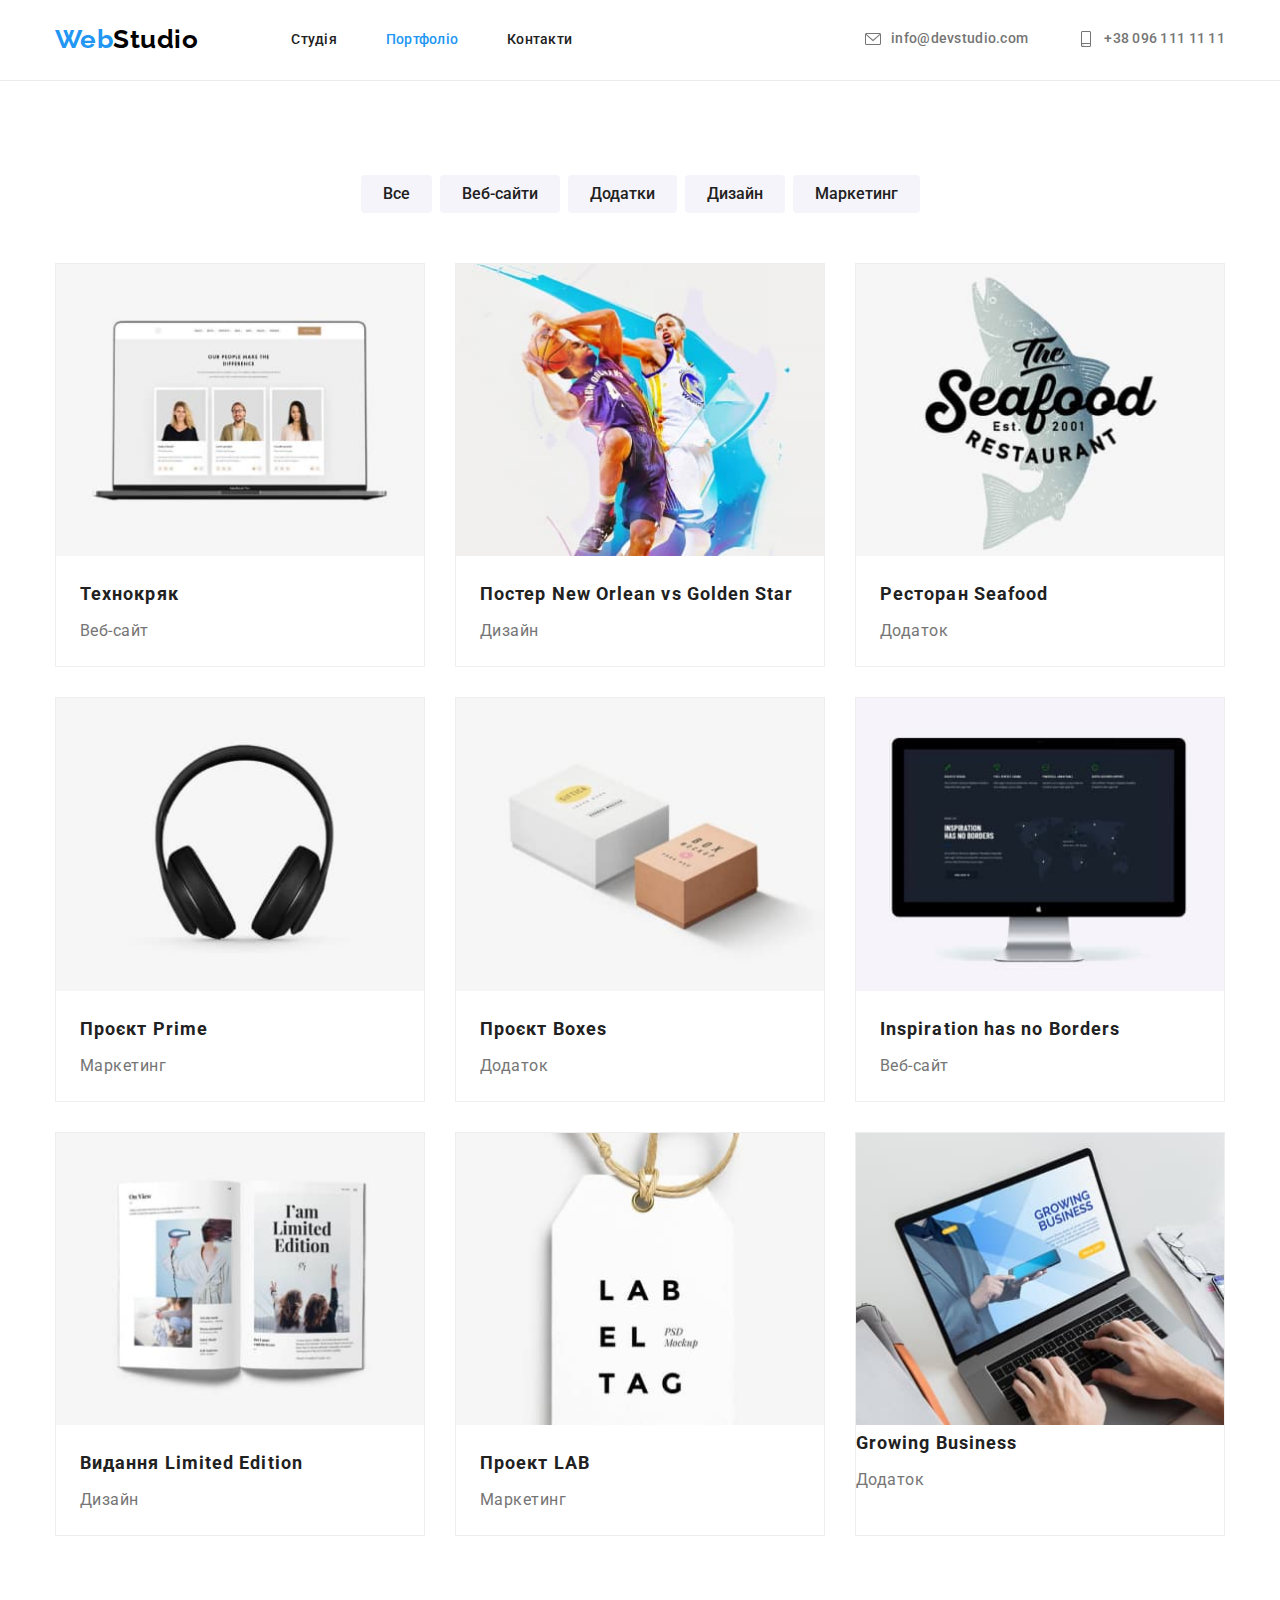
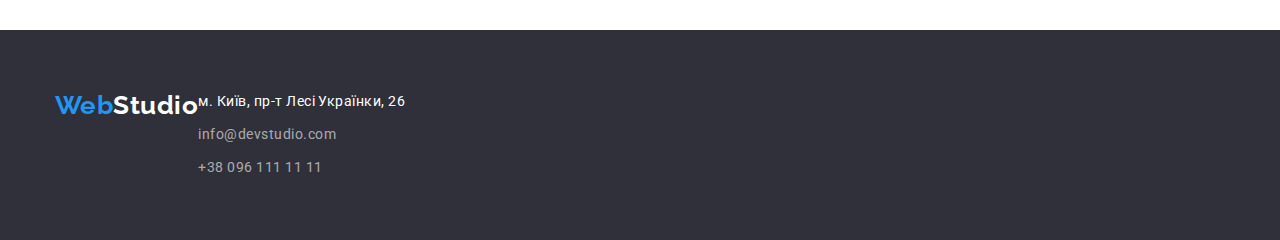
==== portfolio.html @ 46d4a1f6 "SVG header. BG-I: hero, benefits" ====
<!DOCTYPE html>
<html lang="en">
  <head>
    <meta charset="UTF-8" />
    <meta http-equiv="X-UA-Compatible" content="IE=edge" />
    <meta name="viewport" content="width=device-width, initial-scale=1.0" />
    <title>Document</title>
    <link rel="preconnect" href="https://fonts.googleapis.com" />
    <link rel="preconnect" href="https://fonts.gstatic.com" crossorigin />
    <link
      href="https://fonts.googleapis.com/css2?family=Raleway:wght@700&family=Roboto:wght@400;500;700;900&display=swap"
      rel="stylesheet"
    />
    <link
      rel="stylesheet"
      href="https://cdnjs.cloudflare.com/ajax/libs/modern-normalize/1.0.0/modern-normalize.min.css"
    />
    <link rel="stylesheet" href="./css/styles.css" />
  </head>
  <body>
    <header class="header">
      <div class="container header-flex">
        <nav class="nav-flex">
          <a href="" class="logo"> <span class="logo-accent">Web</span>Studio</a>
          <ul class="nav-items nav-items-flex">
            <li><a href="./index.html">Студія</a></li>
            <li><a href="" class="link current">Портфоліо</a></li>
            <li><a href="">Контакти </a></li>
          </ul>
        </nav>
        <ul class="contact-list contact-list-flex">
          <li class="contact-items">
            <a class="link-contact" href="mailto:info@devstudio.com">
              <svg class="icon-contact">
                <use href="./image/symbol-defs.svg#icon-envelope"></use>
              </svg>
              <span>info@devstudio.com</span>
            </a>
          </li>
          <li class="contact-items">
            <a class="link-contact" href="tel:+380961111111">
              <svg class="icon-contact">
                <use href="./image/symbol-defs.svg#icon-smartphone"></use>
              </svg>
              <span>+38 096 111 11 11</span>
            </a>
          </li>
        </ul>
      </div>
    </header>

    <main>
      <section class="filter section">
        <h1 class="visually-hidden">portfolio</h1>
        <div class="container">
          <ul class="filter-flex">
            <li>
              <button class="btn" type="button">Все</button>
            </li>
            <li>
              <button class="btn" type="button">Веб-сайти</button>
            </li>
            <li>
              <button class="btn" type="button">Додатки</button>
            </li>
            <li>
              <button class="btn" type="button">Дизайн</button>
            </li>
            <li>
              <button class="btn" type="button">Маркетинг</button>
            </li>
          </ul>

          <ul class="filter-examples">
            <li>
              <a href="">
                <img
                  src="./image/portfolio1.jpg"
                  alt="відкритий ноутбук"
                  width="370"
                  height="294"
                />
                <div class="examples-wrap">
                  <h2>Технокряк</h2>
                  <p>Веб-сайт</p>
                </div>
              </a>
            </li>
            <li>
              <a href="">
                <img
                  src="./image/portfolio2.jpg"
                  alt="два баскетболіста"
                  width="370"
                  height="294"
                />
                <div class="examples-wrap">
                  <h2>Постер New Orlean vs Golden Star</h2>
                  <p>Дизайн</p>
                </div>
              </a>
            </li>
            <li>
              <a href="">
                <img
                  src="./image/portfolio3.jpg"
                  alt="логотип рибного ресторану"
                  width="370"
                  height="294"
                />
                <div class="examples-wrap">
                  <h2>Ресторан Seafood</h2>
                  <p>Додаток</p>
                </div>
              </a>
            </li>
            <li>
              <a href="">
                <img src="./image/portfolio4.jpg" alt="навушники чорні" width="370" height="294" />
                <div class="examples-wrap">
                  <h2>Проєкт Prime</h2>
                  <p>Маркетинг</p>
                </div>
              </a>
            </li>
            <li>
              <a href="">
                <img src="./image/portfolio5.jpg" alt="дві коробки" width="370" height="294" />
                <div class="examples-wrap">
                  <h2>Проєкт Boxes</h2>
                  <p>Додаток</p>
                </div>
              </a>
            </li>
            <li>
              <a href="">
                <img src="./image/portfolio6.jpg" alt="монітор" width="370" height="294" />
                <div class="examples-wrap">
                  <h2>Inspiration has no Borders</h2>
                  <p>Веб-сайт</p>
                </div>
              </a>
            </li>
            <li>
              <a href="">
                <img src="./image/portfolio7.jpg" alt="розворот журналу" width="370" height="294" />
                <div class="examples-wrap">
                  <h2>Видання Limited Edition</h2>
                  <p>Дизайн</p>
                </div>
              </a>
            </li>
            <li>
              <a href="">
                <img src="./image/portfolio8.jpg" alt="етикетка" width="370" height="294" />
                <div class="examples-wrap">
                  <h2>Проект LAB</h2>
                  <p>Маркетинг</p>
                </div>
              </a>
            </li>
            <li>
              <a href="">
                <img
                  src="./image/portfolio9.jpg"
                  alt="ноутбук відкритий"
                  width="370"
                  height="294"
                />
                <h2>Growing Business</h2>
                <p>Додаток</p>
              </a>
            </li>
          </ul>
        </div>
      </section>
    </main>

    <footer class="footer">
      <div class="container">
        <a href="" class="logo"><span class="logo-accent">Web</span>Studio</a>
        <address>
          <a
            class="address-link"
            href="https://goo.gl/maps/bpaLY1p8YvYWrzu48"
            target="_blank"
            rel="noopener noreferrer nofollow"
          >
            м. Київ, пр-т Лесі Українки, 26
          </a>

          <a class="address-contacts" href="mailto:info@devstudio.com">info@devstudio.com</a>
          <a class="address-contacts" href="tel:+380961111111">+38 096 111 11 11</a>
        </address>
      </div>
    </footer>
  </body>
</html>
---- css/styles.css ----
:root {
  --main-text-color: rgba(33, 33, 33, 1);
  --secondary-text-color: rgba(117, 117, 117, 1);
  --accent-color: rgba(33, 150, 243, 1);
}

/* font-family: 'Raleway', sans-serif; */

body {
  color: var(--main-text-color);
  background-color: rgba(255, 255, 255, 1);
  font-family: 'Roboto', sans-serif;
  letter-spacing: 0.03em;
}

h1,
h2,
h3,
h4,
h5,
h6,
p {
  margin: 0;
}

ul {
  margin: 0;
  padding-left: 0;
}

img {
  display: block;
  max-width: 100%;
  height: auto;
}

body li {
  list-style: none;
}

.container {
  width: 1200px;
  padding: 0 15px;
  margin: 0 auto;
  /* outline: 1px solid burlywood; */
}

.section {
  padding-top: 94px;
  padding-bottom: 94px;
}

.visually-hidden {
  position: absolute;
  width: 1px;
  height: 1px;
  margin: -1px;
  border: 0;
  padding: 0;
  white-space: nowrap;
  clip-path: inset(100%);
  clip: rect(0 0 0 0);
  overflow: hidden;
}

/* ------------Header-------------- */
.header {
  background-color: #ffffff;
  border-bottom: 1px solid rgba(236, 236, 236, 1);
  padding-top: 24px;
  padding-bottom: 25px;
}

.header-flex {
  display: flex;
  align-items: center;
}

.nav-flex {
  display: flex;
  align-items: center;
  justify-content: space-between;
}
.nav-items {
  width: 281px;
  margin-left: 93px;
}

.nav-items-flex {
  display: flex;
  justify-content: space-between;
}

.contact-list-flex {
  display: flex;
  align-items: center;
  margin-left: auto;
}

.header .logo {
  font-family: 'Raleway', sans-serif;
  font-weight: 700;
  font-size: 26px;
  line-height: 1.19;
  color: #000000;
}

.logo-accent {
  color: var(--accent-color);
}

.nav-items a {
  font-weight: 500;
  font-size: 14px;
  line-height: 1.14;
  letter-spacing: 0.02em;
  color: var(--main-text-color);
}

.header a:hover,
.header a:focus {
  color: var(--accent-color);
}

.contact-list li:not(:last-child) {
  margin-right: 50px;
}

.contact-list a {
  font-weight: 500;
  font-size: 14px;
  line-height: 1.14;
  letter-spacing: 0.02em;
  color: var(--secondary-text-color);
}

.header a {
  text-decoration: none;
}

.nav-items .link.current {
  color: var(--accent-color);
}

.icon-contact {
  width: 16px;
  height: 16px;
  fill: currentColor;
}

.link-contact {
  display: flex;
  gap: 10px;
}

/* -------------Hero--------------- */

.hero {
  padding-top: 200px;
  padding-bottom: 200px;
  background-color: #2f303a;
  background-image: linear-gradient(rgba(47, 48, 58, 0.4), rgba(47, 48, 58, 0.4)),
    url(../image/hero.jpg);
  background-repeat: no-repeat;
  background-size: cover;
  background-position: center;
  max-width: 1600px;
  margin: 0 auto;
}

.hero-title {
  width: 696px;
  font-weight: 900;
  font-size: 44px;
  line-height: 1.36;
  text-align: center;
  letter-spacing: 0.06em;
  text-transform: uppercase;
  color: #ffffff;
  margin: 0 auto;
  margin-bottom: 30px;
}

.hero-btn {
  font-weight: 700;
  font-size: 16px;
  line-height: 1.87;
  text-align: center;
  letter-spacing: 0.06em;
  color: #ffffff;
  background: var(--accent-color);
  cursor: pointer;
  display: block;
  margin: 0 auto;
  padding: 10px 32px;
  border-radius: 4px;
  border-color: transparent;
}

/* ----------------benefits----------- */
.benefits {
  padding-bottom: 0;
}

.benefits-list-flex {
  display: flex;
}

.benefits-list-flex li:not(:last-child) {
  margin-right: 30px;
}

.benefits-list-flex li {
  width: 270px;
  padding: 0;
}

.benefits-item::before {
  content: ' ';
  display: block;
  background-color: #f5f4fa;
  height: 120px;
  margin-bottom: 30px;
  background-repeat: no-repeat;
  background-position: center;
}

.icon-antenna::before {
  background-image: url(../image/antenna.svg);
}

.icon-clock::before {
  background-image: url(../image/clock.svg);
}

.icon-diagram::before {
  background-image: url(../image/diagram.svg);
}

.icon-astronaut::before {
  background-image: url(../image/astronaut.svg);
}

.benefits h3 {
  font-weight: 700;
  font-size: 14px;
  line-height: 1.14;
  text-transform: uppercase;
  margin-bottom: 10px;
}

.benefits p {
  font-size: 14px;
  line-height: 1.71;
  color: var(--secondary-text-color);
}

/* ------------What we do -------------*/
.example-items-flex {
  display: flex;
  justify-content: space-between;
}

.work-example h2 {
  font-weight: 700;
  font-size: 36px;
  line-height: 1.17;
  text-align: center;
  margin-bottom: 50px;
}
/*----------------- Team -------------*/

.team {
  background: rgba(245, 244, 250, 1);
}

.team-items-flex {
  display: flex;
  justify-content: space-between;
}

.team li {
  background: #ffffff;
  padding-bottom: 30px;
  box-shadow: 0px 1px 3px rgba(0, 0, 0, 0.12), 0px 1px 1px rgba(0, 0, 0, 0.14),
    0px 2px 1px rgba(0, 0, 0, 0.2);
  border-radius: 0px 0px 4px 4px;
}

.team h2 {
  font-weight: 700;
  font-size: 36px;
  line-height: 1.17;
  text-align: center;
  margin-bottom: 50px;
}

.team h3 {
  font-weight: 500;
  font-size: 16px;
  line-height: 1.19;
  text-align: center;
  margin-bottom: 10px;
}

.team p {
  font-size: 16px;
  line-height: 1.19;
  text-align: center;
  color: var(--secondary-text-color);
}

.team-wrap {
  padding-top: 30px;
  padding-left: 5px;
  padding-right: 5px;
}

/* --------------Постійні клієнти ------------*/

.clients h2 {
  font-weight: 700;
  font-size: 36px;
  line-height: 1.17;
  text-align: center;
  margin-bottom: 50px;
}
/* ------------footer ---------------*/
.footer {
  background: rgba(47, 48, 58, 1);
  padding-top: 60px;
  padding-bottom: 60px;
}

.footer .container {
  display: flex;
}

.footer a {
  text-decoration: none;
}

.footer a:hover,
.footer a:focus {
  color: var(--accent-color);
}

.footer .logo {
  font-family: 'Raleway', sans-serif;
  font-weight: 700;
  font-size: 26px;
  line-height: 1.19;
  color: #ffffff;
  display: inline-block;
  margin-bottom: 20px;
}

.address-link {
  font-style: normal;
  font-size: 14px;
  line-height: 1.71;
  color: rgba(255, 255, 255, 1);
}

.address-contacts {
  display: block;
  margin-top: 9px;
  font-style: normal;
  font-size: 14px;
  line-height: 1.71;
  color: rgba(255, 255, 255, 0.6);
}

.footer h3 {
  font-weight: 700;
  font-size: 14px;
  line-height: 1.14;
  text-transform: uppercase;
  color: #ffffff;
}

/* --------------portfolio-------------- */
.filter-flex {
  display: flex;
  justify-content: center;
  margin-bottom: 50px;
}

.filter-flex li:not(:last-child) {
  margin-right: 8px;
}

.filter a {
  text-decoration: none;
}

.btn {
  font-family: inherit;
  font-weight: 500;
  font-size: 16px;
  line-height: 1.62;
  text-align: center;
  color: var(--main-text-color);
  background: #f5f4fa;
  cursor: pointer;
  display: inline-block;
  padding: 6px 22px;
  border: none;
  border-radius: 4px;
}

.btn:hover,
.btn:focus {
  color: #ffffff;
  background: var(--accent-color);
  box-shadow: 0px 3px 1px rgba(0, 0, 0, 0.1), 0px 1px 2px rgba(0, 0, 0, 0.08),
    0px 2px 2px rgba(0, 0, 0, 0.12);
}

.filter-examples {
  display: flex;
  flex-wrap: wrap;
}

.filter-examples li {
  background: #ffffff;
  border: 1px solid #eeeeee;
  margin-right: 30px;
  margin-bottom: 30px;
  width: 370px;
}

.filter-examples li:nth-child(3n) {
  margin-right: 0;
}

.filter-examples li:nth-last-child(-n + 3) {
  margin-bottom: 0;
}

.filter-examples h2 {
  font-weight: 700;
  font-size: 18px;
  line-height: 2;
  letter-spacing: 0.06em;
  color: var(--main-text-color);
  margin-bottom: 4px;
}

.filter-examples p {
  font-size: 16px;
  line-height: 1.88;
  color: var(--secondary-text-color);
}

.examples-wrap {
  padding: 20px 24px;
}
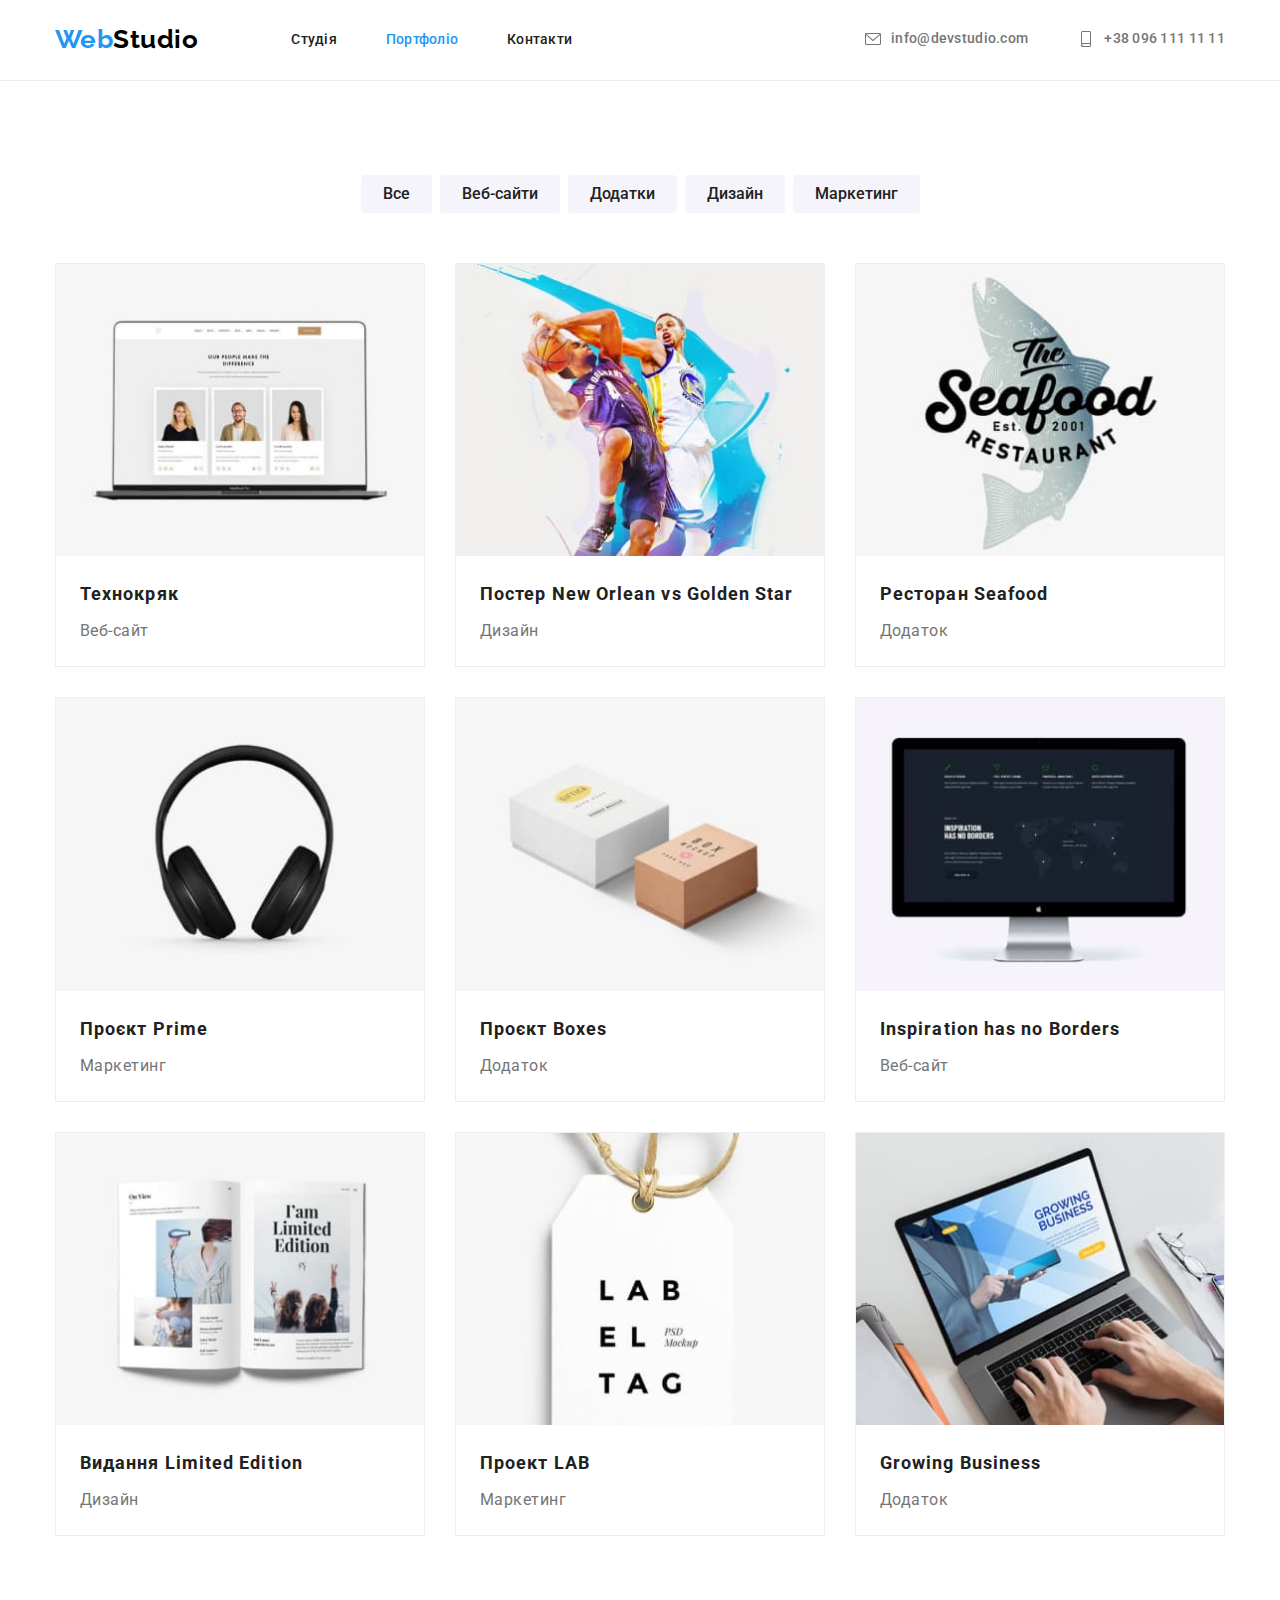
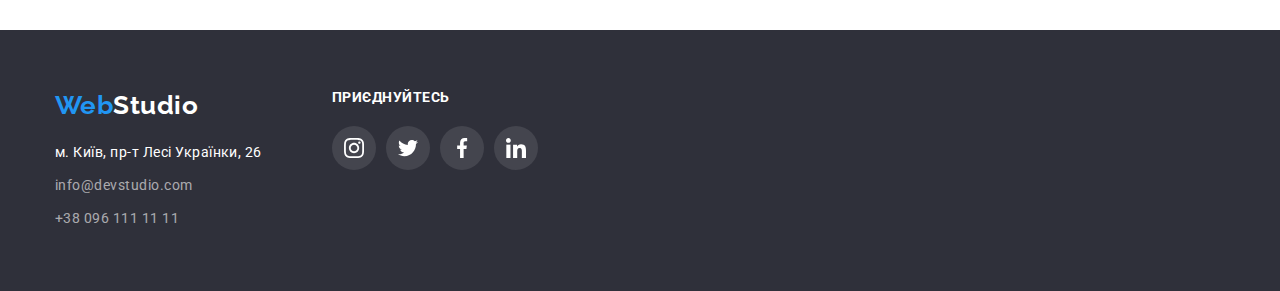
==== commit 3488e997: "svg-спрайт" ====
--- a/portfolio.html
+++ b/portfolio.html
@@ -72,8 +72,8 @@
           </ul>
 
           <ul class="filter-examples">
-            <li>
-              <a href="">
+            <li class="filter-example-card">
+              <a class="link-example" href="">
                 <img
                   src="./image/portfolio1.jpg"
                   alt="відкритий ноутбук"
@@ -86,8 +86,8 @@
                 </div>
               </a>
             </li>
-            <li>
-              <a href="">
+            <li class="filter-example-card">
+              <a class="link-example" href="">
                 <img
                   src="./image/portfolio2.jpg"
                   alt="два баскетболіста"
@@ -100,8 +100,8 @@
                 </div>
               </a>
             </li>
-            <li>
-              <a href="">
+            <li class="filter-example-card">
+              <a class="link-example" href="">
                 <img
                   src="./image/portfolio3.jpg"
                   alt="логотип рибного ресторану"
@@ -114,8 +114,8 @@
                 </div>
               </a>
             </li>
-            <li>
-              <a href="">
+            <li class="filter-example-card">
+              <a class="link-example" href="">
                 <img src="./image/portfolio4.jpg" alt="навушники чорні" width="370" height="294" />
                 <div class="examples-wrap">
                   <h2>Проєкт Prime</h2>
@@ -123,8 +123,8 @@
                 </div>
               </a>
             </li>
-            <li>
-              <a href="">
+            <li class="filter-example-card">
+              <a class="link-example" href="">
                 <img src="./image/portfolio5.jpg" alt="дві коробки" width="370" height="294" />
                 <div class="examples-wrap">
                   <h2>Проєкт Boxes</h2>
@@ -132,8 +132,8 @@
                 </div>
               </a>
             </li>
-            <li>
-              <a href="">
+            <li class="filter-example-card">
+              <a class="link-example" href="">
                 <img src="./image/portfolio6.jpg" alt="монітор" width="370" height="294" />
                 <div class="examples-wrap">
                   <h2>Inspiration has no Borders</h2>
@@ -141,8 +141,8 @@
                 </div>
               </a>
             </li>
-            <li>
-              <a href="">
+            <li class="filter-example-card">
+              <a class="link-example" href="">
                 <img src="./image/portfolio7.jpg" alt="розворот журналу" width="370" height="294" />
                 <div class="examples-wrap">
                   <h2>Видання Limited Edition</h2>
@@ -150,8 +150,8 @@
                 </div>
               </a>
             </li>
-            <li>
-              <a href="">
+            <li class="filter-example-card">
+              <a class="link-example" href="">
                 <img src="./image/portfolio8.jpg" alt="етикетка" width="370" height="294" />
                 <div class="examples-wrap">
                   <h2>Проект LAB</h2>
@@ -159,16 +159,18 @@
                 </div>
               </a>
             </li>
-            <li>
-              <a href="">
+            <li class="filter-example-card">
+              <a class="link-example" href="">
                 <img
                   src="./image/portfolio9.jpg"
                   alt="ноутбук відкритий"
                   width="370"
                   height="294"
                 />
-                <h2>Growing Business</h2>
-                <p>Додаток</p>
+                <div class="examples-wrap">
+                  <h2>Growing Business</h2>
+                  <p>Додаток</p>
+                </div>
               </a>
             </li>
           </ul>
@@ -178,20 +180,56 @@
 
     <footer class="footer">
       <div class="container">
-        <a href="" class="logo"><span class="logo-accent">Web</span>Studio</a>
-        <address>
-          <a
-            class="address-link"
-            href="https://goo.gl/maps/bpaLY1p8YvYWrzu48"
-            target="_blank"
-            rel="noopener noreferrer nofollow"
-          >
-            м. Київ, пр-т Лесі Українки, 26
-          </a>
-
-          <a class="address-contacts" href="mailto:info@devstudio.com">info@devstudio.com</a>
-          <a class="address-contacts" href="tel:+380961111111">+38 096 111 11 11</a>
-        </address>
+        <div>
+          <a href="" class="logo"><span class="logo-accent">Web</span>Studio</a>
+          <address>
+            <a
+              class="address-link"
+              href="https://goo.gl/maps/bpaLY1p8YvYWrzu48"
+              target="_blank"
+              rel="noopener noreferrer nofollow"
+            >
+              м. Київ, пр-т Лесі Українки, 26
+            </a>
+
+            <a class="address-contacts" href="mailto:info@devstudio.com">info@devstudio.com</a>
+            <a class="address-contacts" href="tel:+380961111111">+38 096 111 11 11</a>
+          </address>
+        </div>
+
+        <div class="welcome-social-block">
+          <h3>Приєднуйтесь</h3>
+          <ul class="welcome-social-list">
+            <li class="social-item">
+              <a class="welcome-social-link" href="">
+                <svg class="social-icon">
+                  <use href="./image/symbol-defs.svg#icon-instagram"></use>
+                </svg>
+              </a>
+            </li>
+            <li class="social-item">
+              <a class="welcome-social-link" href="">
+                <svg class="social-icon">
+                  <use href="./image/symbol-defs.svg#icon-twitter"></use>
+                </svg>
+              </a>
+            </li>
+            <li class="social-item">
+              <a class="welcome-social-link" href="">
+                <svg class="social-icon">
+                  <use href="./image/symbol-defs.svg#icon-facebook"></use>
+                </svg>
+              </a>
+            </li>
+            <li class="social-item">
+              <a class="welcome-social-link" href="">
+                <svg class="social-icon">
+                  <use href="./image/symbol-defs.svg#icon-linkedin"></use>
+                </svg>
+              </a>
+            </li>
+          </ul>
+        </div>
       </div>
     </footer>
   </body>
--- a/css/styles.css
+++ b/css/styles.css
@@ -279,9 +279,8 @@
   justify-content: space-between;
 }
 
-.team li {
+.team-members {
   background: #ffffff;
-  padding-bottom: 30px;
   box-shadow: 0px 1px 3px rgba(0, 0, 0, 0.12), 0px 1px 1px rgba(0, 0, 0, 0.14),
     0px 2px 1px rgba(0, 0, 0, 0.2);
   border-radius: 0px 0px 4px 4px;
@@ -316,6 +315,36 @@
   padding-right: 5px;
 }
 
+.social-list {
+  display: flex;
+  width: 206px;
+  height: 44px;
+  gap: 10px;
+  margin-top: 16px;
+  margin-bottom: 30px;
+  margin-left: 32px;
+}
+
+.social-link {
+  display: block;
+  width: 44px;
+  height: 44px;
+  padding: 12px;
+  border-radius: 50%;
+  fill: #afb1b8;
+}
+
+.social-link:hover,
+.social-link:focus {
+  background-color: var(--accent-color);
+  fill: #ffffff;
+}
+
+.social-link svg {
+  width: 20px;
+  height: 20px;
+}
+
 /* --------------Постійні клієнти ------------*/
 
 .clients h2 {
@@ -324,6 +353,36 @@
   line-height: 1.17;
   text-align: center;
   margin-bottom: 50px;
+}
+
+.clients ul {
+  display: flex;
+  justify-content: space-between;
+  align-items: center;
+}
+
+.clients li {
+}
+
+.clients-link {
+  display: block;
+  width: 170px;
+  height: 92px;
+  color: #afb1b8;
+  border: 1px solid #afb1b8;
+  border-radius: 4px;
+}
+
+.clients-link:hover,
+.clients-link:focus {
+  color: var(--accent-color);
+  border: 1px solid var(--accent-color);
+}
+
+.clients-logo {
+  fill: currentColor;
+  width: 100%;
+  height: 100%;
 }
 /* ------------footer ---------------*/
 .footer {
@@ -332,10 +391,6 @@
   padding-bottom: 60px;
 }
 
-.footer .container {
-  display: flex;
-}
-
 .footer a {
   text-decoration: none;
 }
@@ -369,6 +424,44 @@
   font-size: 14px;
   line-height: 1.71;
   color: rgba(255, 255, 255, 0.6);
+}
+
+.footer .container {
+  display: flex;
+  gap: 70px;
+}
+
+.welcome-social-block {
+  width: 206px;
+  height: 80px;
+}
+
+.welcome-social-list {
+  display: flex;
+  width: 206px;
+  height: 44px;
+  gap: 10px;
+  margin-top: 20px;
+}
+
+.welcome-social-link {
+  display: block;
+  width: 44px;
+  height: 44px;
+  padding: 12px;
+  border-radius: 50%;
+  fill: #ffffff;
+  background-color: rgba(255, 255, 255, 0.1);
+}
+
+.welcome-social-link:hover,
+.welcome-social-link:focus {
+  background-color: var(--accent-color);
+}
+
+.welcome-social-link svg {
+  width: 20px;
+  height: 20px;
 }
 
 .footer h3 {
@@ -438,6 +531,16 @@
   margin-bottom: 0;
 }
 
+.filter-example-card .link-example {
+  display: block;
+}
+
+.link-example:focus,
+.link-example:hover {
+  box-shadow: 0px 1px 1px rgba(0, 0, 0, 0.12), 0px 4px 4px rgba(0, 0, 0, 0.06),
+    1px 4px 6px rgba(0, 0, 0, 0.16);
+}
+
 .filter-examples h2 {
   font-weight: 700;
   font-size: 18px;
